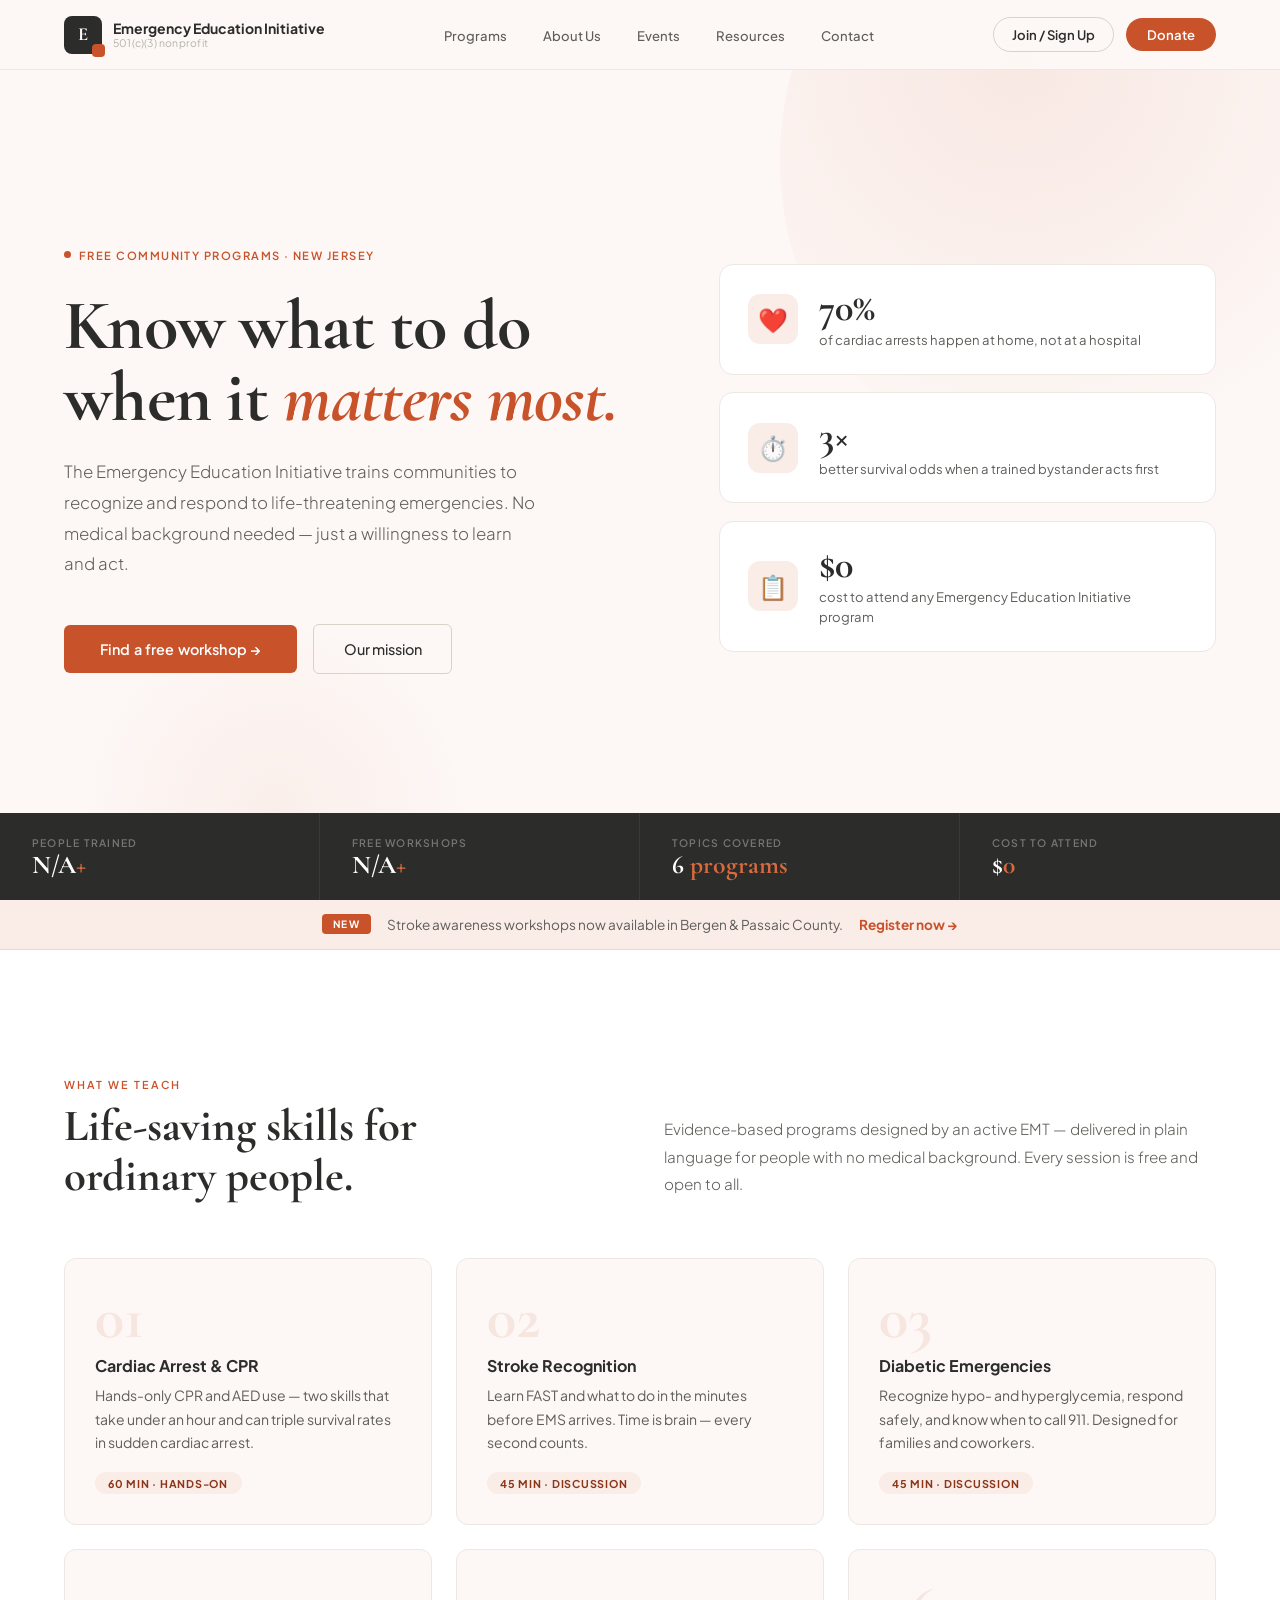
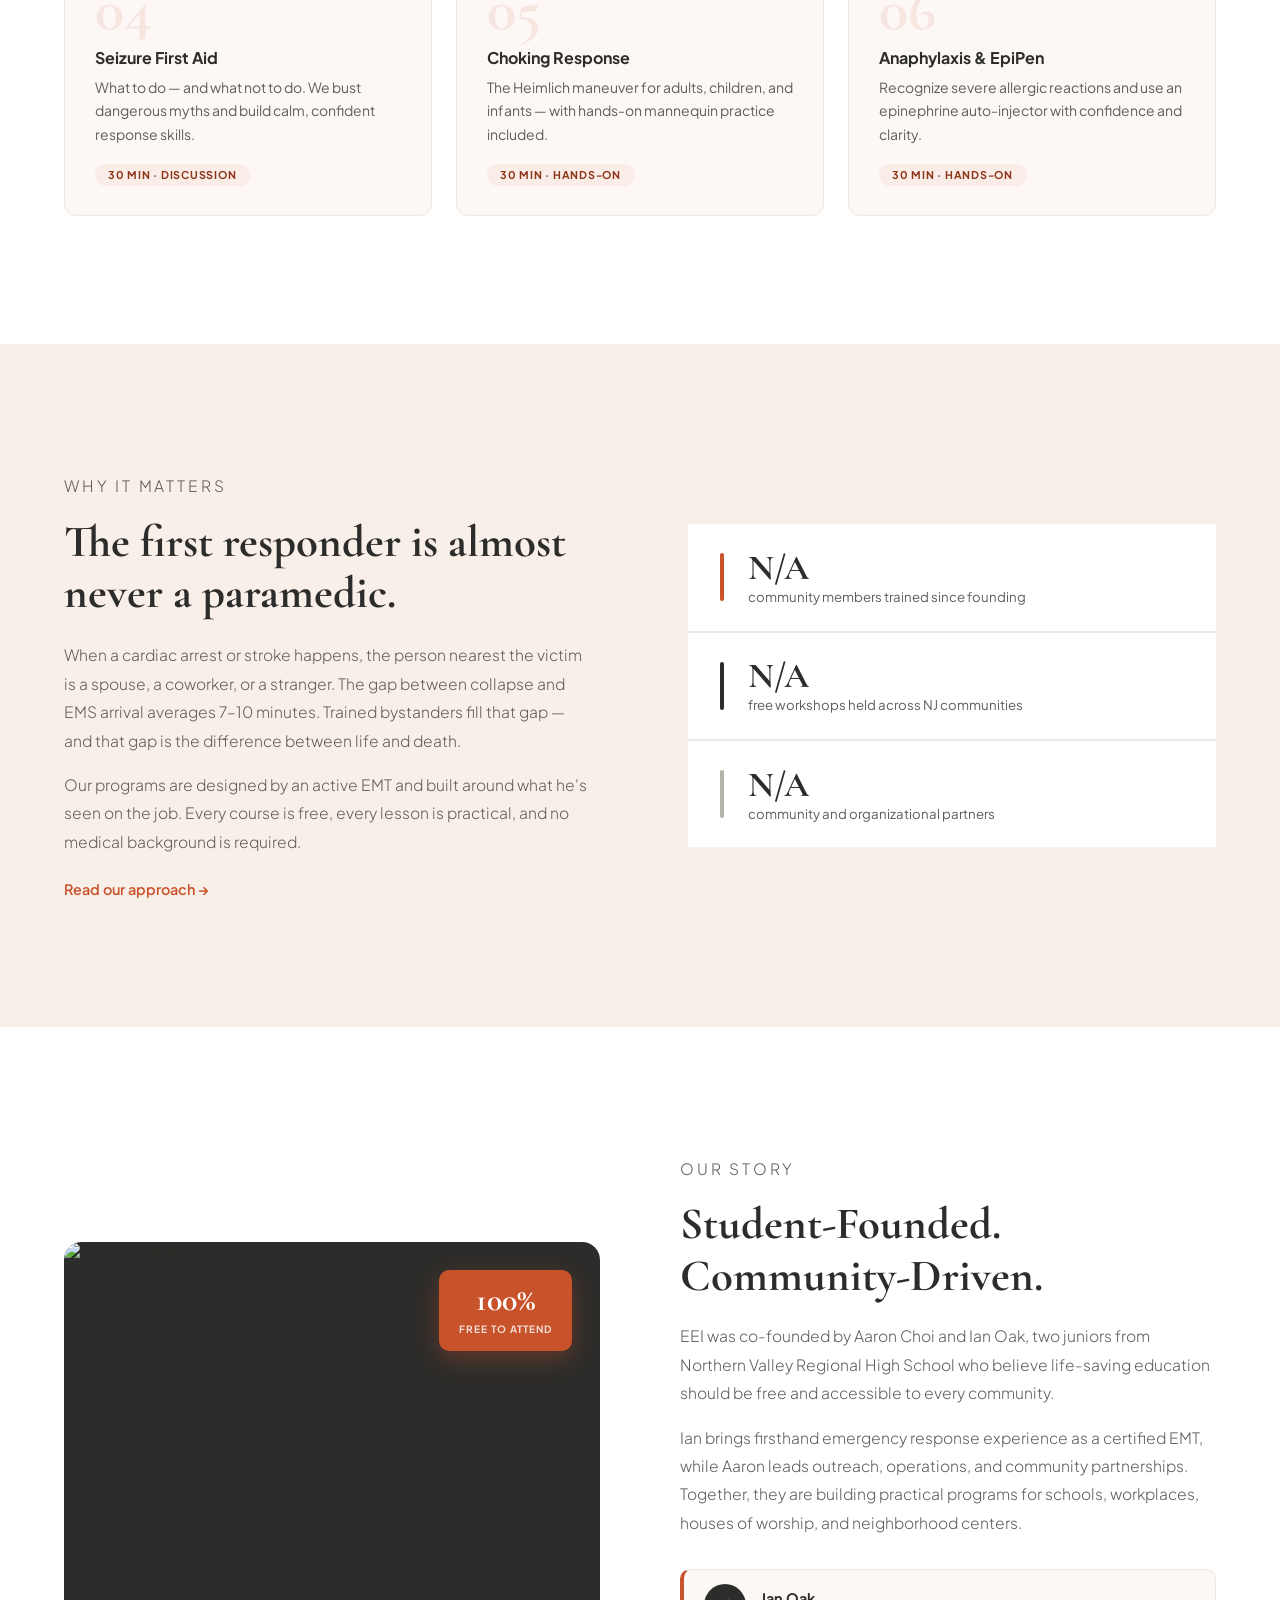
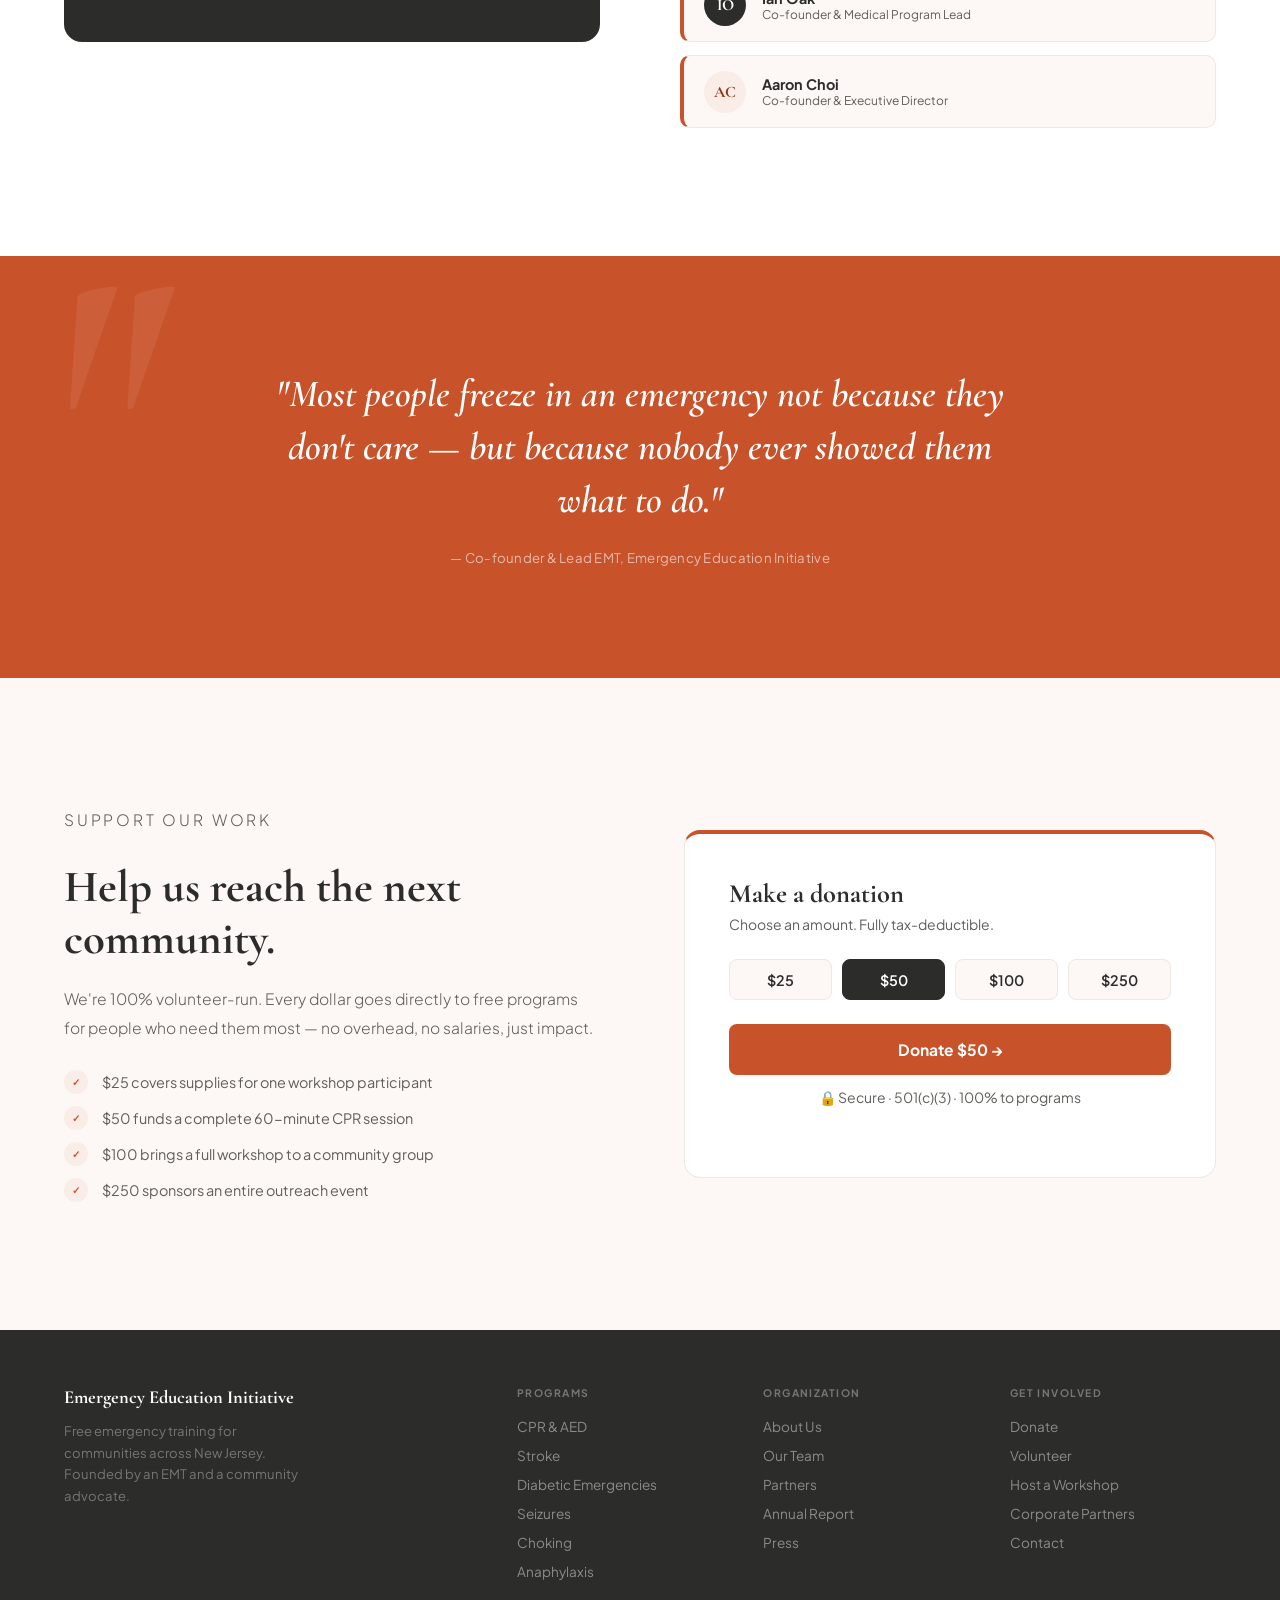
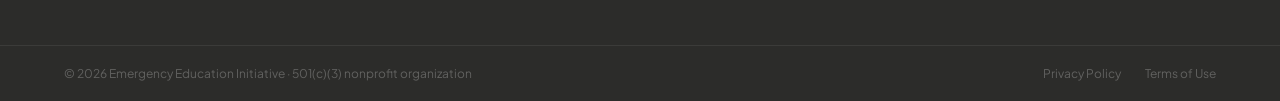
==== index.html @ a3968dcb "Update homepage content and links" ====
<!DOCTYPE html>
<html lang="en">
<head>
<meta charset="UTF-8">
<meta name="viewport" content="width=device-width, initial-scale=1.0">
<title>Emergency Education Initiative</title>
<link rel="preconnect" href="https://fonts.googleapis.com">
<link href="https://fonts.googleapis.com/css2?family=Cormorant+Garamond:ital,wght@0,400;0,600;0,700;1,400;1,600;1,700&family=Plus+Jakarta+Sans:wght@300;400;500;600;700&display=swap" rel="stylesheet">
<style>
*,*::before,*::after{box-sizing:border-box;margin:0;padding:0}
:root{
  --slate:#2C2C2A;
  --slate-mid:#5F5E5A;
  --slate-light:#B4B2A9;
  --slate-tint:#F1EFE8;
  --coral:#C8522A;
  --coral-dark:#8C3519;
  --coral-mid:#D96A3E;
  --coral-light:#EDA07E;
  --coral-tint:#FAECE7;
  --blush:#FDF7F5;
  --blush-mid:#F9EFE9;
  --white:#ffffff;
  --border:#EDE8E2;
  --border-strong:#D9D2C8;
}
html{scroll-behavior:smooth}
body{font-family:'Plus Jakarta Sans',sans-serif;background:var(--blush);color:var(--slate);overflow-x:hidden}

nav{
  position:fixed;top:0;left:0;right:0;z-index:100;
  background:rgba(253,247,245,0.97);backdrop-filter:blur(12px);
  border-bottom:1px solid var(--border);
  height:70px;display:flex;align-items:center;justify-content:space-between;
  padding:0 4rem;
}
.nav-brand{display:flex;align-items:center;gap:11px;text-decoration:none}
.nav-monogram{
  width:38px;height:38px;background:var(--slate);border-radius:8px;
  display:flex;align-items:center;justify-content:center;
  position:relative;flex-shrink:0;
}
.nav-monogram::after{
  content:'';position:absolute;bottom:-3px;right:-3px;
  width:13px;height:13px;border-radius:4px;background:var(--coral);
}
.nav-monogram span{font-family:'Cormorant Garamond',serif;font-size:1.15rem;font-weight:700;color:var(--white);line-height:1;position:relative;z-index:1}
.nav-wordmark{font-size:.875rem;font-weight:700;color:var(--slate);line-height:1.2}
.nav-wordmark small{display:block;font-size:.65rem;font-weight:400;color:var(--slate-light);letter-spacing:.02em}
.nav-links{display:flex;gap:2.25rem;list-style:none}
.nav-links a{font-size:.82rem;font-weight:500;color:var(--slate-mid);text-decoration:none;transition:color .2s}
.nav-links a:hover{color:var(--slate)}
.nav-actions{display:flex;gap:.75rem;align-items:center}
.btn-ghost-nav{font-size:.82rem;font-weight:600;color:var(--slate);background:none;border:1.5px solid var(--border-strong);padding:.5rem 1.15rem;cursor:pointer;border-radius:999px;transition:all .2s;text-decoration:none}
.btn-ghost-nav:hover{border-color:var(--slate-mid)}
.btn-coral-nav{font-size:.82rem;font-weight:600;color:var(--white);background:var(--coral);border:none;padding:.5rem 1.3rem;cursor:pointer;border-radius:999px;transition:background .2s;text-decoration:none}
.btn-coral-nav:hover{background:var(--coral-dark)}

.hero{padding-top:70px;min-height:100vh;background:var(--blush);position:relative;overflow:hidden;display:grid;grid-template-rows:1fr auto}
.hero-bg-circle{position:absolute;top:-180px;right:-180px;width:680px;height:680px;border-radius:50%;background:radial-gradient(circle at 35% 35%,rgba(200,82,42,0.09),transparent 65%);pointer-events:none}
.hero-bg-circle2{position:absolute;bottom:-120px;left:5%;width:420px;height:420px;border-radius:50%;background:radial-gradient(circle,rgba(200,82,42,0.05),transparent 65%);pointer-events:none}
.hero-body{display:grid;grid-template-columns:1.1fr 0.9fr;gap:3rem;padding:5.5rem 4rem 3.5rem;align-items:center;position:relative;z-index:1}
.hero-left{animation:fadeUp .85s ease both}
.hero-eyebrow{display:inline-flex;align-items:center;gap:8px;font-size:.7rem;font-weight:600;letter-spacing:.13em;text-transform:uppercase;color:var(--coral);margin-bottom:1.75rem}
.hero-eyebrow-dot{width:7px;height:7px;border-radius:50%;background:var(--coral);animation:blink 2.4s ease-in-out infinite}
.hero-h1{font-family:'Cormorant Garamond',serif;font-size:clamp(3.2rem,5.5vw,5.4rem);font-weight:700;line-height:1.02;color:var(--slate);margin-bottom:1.5rem;letter-spacing:-.01em}
.hero-h1 .italic{font-style:italic;color:var(--coral)}
.hero-desc{font-size:1.05rem;font-weight:300;line-height:1.82;color:var(--slate-mid);max-width:480px;margin-bottom:2.75rem}
.hero-ctas{display:flex;gap:1rem;align-items:center;flex-wrap:wrap}
.btn-primary{display:inline-block;background:var(--coral);color:var(--white);border:none;padding:.95rem 2.25rem;cursor:pointer;font-family:'Plus Jakarta Sans',sans-serif;font-size:.9rem;font-weight:600;border-radius:6px;transition:all .22s;letter-spacing:.01em;text-decoration:none}
.btn-primary:hover{background:var(--coral-dark);transform:translateY(-2px);box-shadow:0 8px 24px rgba(200,82,42,.25)}
.btn-secondary{display:inline-block;background:transparent;color:var(--slate);border:1.5px solid var(--border-strong);padding:.95rem 1.85rem;cursor:pointer;font-family:'Plus Jakarta Sans',sans-serif;font-size:.9rem;font-weight:500;border-radius:6px;transition:all .22s;text-decoration:none}
.btn-secondary:hover{border-color:var(--slate-mid)}
.hero-right{display:flex;flex-direction:column;gap:1.1rem;animation:fadeUp .85s .18s ease both}
.stat-card{background:var(--white);border:1px solid var(--border);border-radius:14px;padding:1.5rem 1.75rem;display:flex;align-items:center;gap:1.3rem;transition:box-shadow .22s,border-color .22s}
.stat-card:hover{box-shadow:0 8px 28px rgba(0,0,0,.07);border-color:var(--coral-light)}
.stat-icon-box{width:50px;height:50px;border-radius:12px;background:var(--coral-tint);display:flex;align-items:center;justify-content:center;font-size:1.5rem;flex-shrink:0}
.stat-number{font-family:'Cormorant Garamond',serif;font-size:2.4rem;font-weight:700;color:var(--slate);line-height:1}
.stat-desc{font-size:.82rem;color:var(--slate-mid);line-height:1.5;margin-top:3px}
.hero-strip{display:grid;grid-template-columns:repeat(4,1fr);background:var(--slate);position:relative;z-index:1}
.hs-cell{padding:1.4rem 2rem;border-right:1px solid rgba(255,255,255,.07);display:flex;flex-direction:column;gap:.2rem}
.hs-cell:last-child{border:none}
.hs-label{font-size:.65rem;font-weight:600;letter-spacing:.12em;text-transform:uppercase;color:rgba(255,255,255,.35)}
.hs-val{font-family:'Cormorant Garamond',serif;font-size:1.6rem;font-weight:700;color:var(--white);line-height:1}
.hs-val span{color:var(--coral-mid)}

.announce{background:var(--coral-tint);border-bottom:1px solid rgba(200,82,42,.15);padding:.9rem 4rem;display:flex;align-items:center;justify-content:center;gap:1rem}
.ann-badge{background:var(--coral);color:var(--white);font-size:.63rem;font-weight:700;letter-spacing:.1em;text-transform:uppercase;padding:.25rem .7rem;border-radius:4px;flex-shrink:0}
.ann-text{font-size:.85rem;color:var(--slate-mid)}
.ann-link{font-size:.85rem;font-weight:700;color:var(--coral);text-decoration:none;white-space:nowrap}
.ann-link:hover{color:var(--coral-dark)}

.programs{padding:8rem 4rem;background:var(--white)}
.section-eyebrow{font-size:.68rem;font-weight:600;letter-spacing:.18em;text-transform:uppercase;color:var(--coral);margin-bottom:.65rem}
.section-h2{font-family:'Cormorant Garamond',serif;font-size:clamp(2rem,3.5vw,3.2rem);font-weight:700;color:var(--slate);line-height:1.12}
.programs-header{display:grid;grid-template-columns:1fr 1fr;gap:3rem;align-items:end;margin-bottom:3.5rem}
.programs-header-right{font-size:.95rem;font-weight:300;line-height:1.8;color:var(--slate-mid);padding-bottom:.25rem}
.prog-grid{display:grid;grid-template-columns:repeat(3,1fr);gap:1.5rem}
.prog-card{border:1.5px solid var(--border);border-radius:12px;padding:1.85rem;position:relative;overflow:hidden;transition:all .25s;cursor:default;background:var(--blush)}
.prog-card::after{content:'';position:absolute;bottom:0;left:0;right:0;height:3px;background:linear-gradient(90deg,var(--coral),var(--coral-light));transform:scaleX(0);transform-origin:left;transition:transform .3s ease}
.prog-card:hover{transform:translateY(-4px);box-shadow:0 12px 32px rgba(0,0,0,.07);border-color:var(--coral-light);background:var(--white)}
.prog-card:hover::after{transform:scaleX(1)}
.prog-card-num{font-family:'Cormorant Garamond',serif;font-size:3.8rem;font-weight:700;color:rgba(200,82,42,.1);line-height:1;margin-bottom:.4rem}
.prog-card h3{font-size:1rem;font-weight:700;color:var(--slate);margin-bottom:.5rem}
.prog-card p{font-size:.875rem;color:var(--slate-mid);line-height:1.68}
.prog-pill{display:inline-flex;align-items:center;margin-top:1.1rem;font-size:.67rem;font-weight:700;letter-spacing:.07em;text-transform:uppercase;background:var(--coral-tint);color:var(--coral-dark);padding:.28rem .85rem;border-radius:999px}

.why{padding:8rem 4rem;background:var(--blush-mid);display:grid;grid-template-columns:1fr 1fr;gap:6rem;align-items:center}
.why-left h2{font-family:'Cormorant Garamond',serif;font-size:clamp(2rem,3.5vw,3rem);font-weight:700;color:var(--slate);line-height:1.15;margin-bottom:1.35rem}
.why-left p{font-size:.975rem;font-weight:300;line-height:1.82;color:var(--slate-mid);margin-bottom:1rem}
.learn-link{display:inline-flex;align-items:center;gap:.5rem;font-size:.9rem;font-weight:600;color:var(--coral);text-decoration:none;margin-top:.5rem;transition:gap .2s}
.learn-link:hover{gap:.85rem}
.why-right{display:flex;flex-direction:column;gap:2px;background:var(--border)}
.why-stat{background:var(--white);padding:1.6rem 2rem;display:flex;align-items:center;gap:1.5rem}
.why-bar{width:4px;height:48px;border-radius:2px;flex-shrink:0}
.why-bar-coral{background:var(--coral)}
.why-bar-slate{background:var(--slate)}
.why-bar-light{background:var(--slate-light)}
.why-stat-num{font-family:'Cormorant Garamond',serif;font-size:2.2rem;font-weight:700;color:var(--slate);line-height:1}
.why-stat-label{font-size:.83rem;color:var(--slate-mid);margin-top:3px}

.about{padding:8rem 4rem;background:var(--white);display:grid;grid-template-columns:1fr 1fr;gap:5rem;align-items:center}
.about-visual{position:relative}
.about-img{background:var(--slate);border-radius:18px;height:400px;display:flex;align-items:center;justify-content:center;position:relative;overflow:hidden}
.about-img img{width:100%;height:100%;object-fit:cover;display:block}
.about-img-texture{position:absolute;inset:0;background-image:radial-gradient(circle,rgba(255,255,255,.05) 1px,transparent 1px);background-size:22px 22px}
.about-img-letter{font-family:'Cormorant Garamond',serif;font-size:11rem;font-weight:700;font-style:italic;color:rgba(255,255,255,.06);user-select:none;position:relative;z-index:1}
.about-badge{position:absolute;top:1.75rem;right:1.75rem;background:var(--coral);border-radius:10px;padding:.9rem 1.25rem;text-align:center;box-shadow:0 8px 24px rgba(200,82,42,.35)}
.about-badge strong{display:block;font-family:'Cormorant Garamond',serif;font-size:2rem;font-weight:700;color:var(--white);line-height:1}
.about-badge span{font-size:.63rem;font-weight:700;color:rgba(255,255,255,.8);letter-spacing:.1em;text-transform:uppercase}
.about-img::before{content:'';position:absolute;inset:-12px;border-radius:22px;border:1.5px solid var(--coral-tint);z-index:-1}
.about-text h2{font-family:'Cormorant Garamond',serif;font-size:clamp(2rem,3.5vw,3rem);font-weight:700;color:var(--slate);line-height:1.15;margin-bottom:1.25rem}
.about-text p{font-size:.975rem;font-weight:300;line-height:1.82;color:var(--slate-mid);margin-bottom:1rem}
.founders{display:flex;flex-direction:column;gap:.85rem;margin-top:2rem}
.founder-card{display:flex;align-items:center;gap:1rem;background:var(--blush);border:1px solid var(--border);border-radius:10px;padding:.9rem 1.25rem;border-left:4px solid var(--coral);transition:box-shadow .2s}
.founder-card:hover{box-shadow:0 4px 16px rgba(0,0,0,.06)}
.founder-av{width:42px;height:42px;border-radius:50%;display:flex;align-items:center;justify-content:center;font-family:'Cormorant Garamond',serif;font-size:1rem;font-weight:700;flex-shrink:0}
.av1{background:var(--slate);color:var(--white)}
.av2{background:var(--coral-tint);color:var(--coral-dark)}
.founder-name{font-size:.9rem;font-weight:700;color:var(--slate)}
.founder-role{font-size:.75rem;color:var(--slate-mid)}

.pullquote{background:var(--coral);padding:7rem 4rem;text-align:center;position:relative;overflow:hidden}
.pq-deco{position:absolute;left:2.5rem;top:-2rem;font-family:'Cormorant Garamond',serif;font-size:22rem;font-weight:700;font-style:italic;color:rgba(255,255,255,.07);line-height:1;pointer-events:none;user-select:none}
.pq-quote{font-family:'Cormorant Garamond',serif;font-style:italic;font-size:clamp(1.6rem,3vw,2.6rem);font-weight:600;color:var(--white);max-width:740px;margin:0 auto 1.35rem;line-height:1.38;position:relative;z-index:1}
.pq-attr{font-size:.83rem;color:rgba(255,255,255,.6);position:relative;z-index:1;letter-spacing:.02em}

.donate{padding:8rem 4rem;background:var(--blush);display:grid;grid-template-columns:1fr 1fr;gap:5.5rem;align-items:center}
.donate-left h2{font-family:'Cormorant Garamond',serif;font-size:clamp(2rem,3.5vw,3rem);font-weight:700;color:var(--slate);line-height:1.15;margin-bottom:1.25rem}
.donate-left p{font-size:.975rem;font-weight:300;line-height:1.82;color:var(--slate-mid);margin-bottom:1.75rem}
.impact-items{display:flex;flex-direction:column;gap:.75rem}
.impact-item{display:flex;align-items:center;gap:.9rem;font-size:.9rem;color:var(--slate-mid)}
.impact-check{width:24px;height:24px;border-radius:50%;background:var(--coral-tint);display:flex;align-items:center;justify-content:center;flex-shrink:0}
.impact-check::before{content:'✓';font-size:.65rem;font-weight:800;color:var(--coral)}
.donate-right{background:var(--white);border:1.5px solid var(--border);border-radius:16px;padding:2.75rem;border-top:4px solid var(--coral)}
.donate-right h3{font-family:'Cormorant Garamond',serif;font-size:1.65rem;font-weight:700;color:var(--slate);margin-bottom:.3rem}
.donate-right>p{font-size:.875rem;color:var(--slate-mid);margin-bottom:1.65rem}
.tiers{display:grid;grid-template-columns:repeat(4,1fr);gap:.6rem;margin-bottom:1.5rem}
.tier{padding:.65rem .25rem;border:1.5px solid var(--border);background:var(--blush);cursor:pointer;text-align:center;font-family:'Plus Jakarta Sans',sans-serif;font-size:.9rem;font-weight:600;color:var(--slate);border-radius:8px;transition:all .2s}
.tier:hover,.tier.active{background:var(--slate);color:var(--white);border-color:var(--slate)}
.give-btn{display:block;width:100%;padding:1rem;background:var(--coral);color:var(--white);border:none;border-radius:8px;cursor:pointer;font-family:'Plus Jakarta Sans',sans-serif;font-size:.975rem;font-weight:700;transition:background .2s;text-align:center;text-decoration:none}
.give-btn:hover{background:var(--coral-dark)}
.secure{font-size:.72rem;color:var(--slate-light);text-align:center;margin-top:.85rem}

footer{background:var(--slate)}
.footer-main{padding:3.5rem 4rem;display:grid;grid-template-columns:2fr 1fr 1fr 1fr;gap:2.5rem}
.footer-brand p{font-family:'Cormorant Garamond',serif;font-size:1.15rem;font-weight:700;color:var(--white);margin-bottom:.75rem}
.footer-brand span{font-size:.82rem;color:rgba(255,255,255,.35);line-height:1.65;display:block;max-width:240px}
.footer-col h4{font-size:.65rem;font-weight:700;letter-spacing:.14em;text-transform:uppercase;color:rgba(255,255,255,.35);margin-bottom:1rem}
.footer-col ul{list-style:none}
.footer-col li{margin-bottom:.5rem}
.footer-col a{font-size:.85rem;color:rgba(255,255,255,.45);text-decoration:none;transition:color .2s}
.footer-col a:hover{color:rgba(255,255,255,.85)}
.footer-bottom{border-top:1px solid rgba(255,255,255,.07);padding:1.25rem 4rem;display:flex;justify-content:space-between;align-items:center}
.footer-bottom p,.footer-bottom a{font-size:.75rem;color:rgba(255,255,255,.25);text-decoration:none}
.footer-bottom a:hover{color:rgba(255,255,255,.5)}
.fb-links{display:flex;gap:1.5rem}

@keyframes fadeUp{from{opacity:0;transform:translateY(22px)}to{opacity:1;transform:translateY(0)}}
@keyframes blink{0%,100%{opacity:1}50%{opacity:.3}}
</style>
</head>
<body>

<nav>
  <a class="nav-brand" href="index.html">
    <div class="nav-monogram"><span>E</span></div>
    <div class="nav-wordmark">Emergency Education Initiative<small>501(c)(3) nonprofit</small></div>
  </a>
  <ul class="nav-links">
    <li><a href="programs.html">Programs</a></li>
    <li><a href="about.html">About Us</a></li>
    <li><a href="events.html">Events</a></li>
    <li><a href="resources.html">Resources</a></li>
    <li><a href="contact.html">Contact</a></li>
  </ul>
  <div class="nav-actions">
    <a href="contact.html" class="btn-ghost-nav">Join / Sign Up</a>
    <a href="donate.html" class="btn-coral-nav">Donate</a>
  </div>
</nav>

<section class="hero">
  <div class="hero-bg-circle"></div>
  <div class="hero-bg-circle2"></div>
  <div class="hero-body">
    <div class="hero-left">
      <div class="hero-eyebrow">
        <span class="hero-eyebrow-dot"></span>
        Free community programs · New Jersey
      </div>
      <h1 class="hero-h1">Know what to do<br>when it <span class="italic">matters most.</span></h1>
      <p class="hero-desc">The Emergency Education Initiative trains communities to recognize and respond to life-threatening emergencies. No medical background needed — just a willingness to learn and act.</p>
      <div class="hero-ctas">
        <a href="events.html" class="btn-primary">Find a free workshop →</a>
        <a href="about.html" class="btn-secondary">Our mission</a>
      </div>
    </div>
    <div class="hero-right">
      <div class="stat-card">
        <div class="stat-icon-box">❤️</div>
        <div><div class="stat-number">70%</div><div class="stat-desc">of cardiac arrests happen at home, not at a hospital</div></div>
      </div>
      <div class="stat-card">
        <div class="stat-icon-box">⏱️</div>
        <div><div class="stat-number">3×</div><div class="stat-desc">better survival odds when a trained bystander acts first</div></div>
      </div>
      <div class="stat-card">
        <div class="stat-icon-box">📋</div>
        <div><div class="stat-number">$0</div><div class="stat-desc">cost to attend any Emergency Education Initiative program</div></div>
      </div>
    </div>
  </div>
  <div class="hero-strip">
    <div class="hs-cell"><div class="hs-label">People trained</div><div class="hs-val">N/A<span>+</span></div></div>
    <div class="hs-cell"><div class="hs-label">Free workshops</div><div class="hs-val">N/A<span>+</span></div></div>
    <div class="hs-cell"><div class="hs-label">Topics covered</div><div class="hs-val">6<span> programs</span></div></div>
    <div class="hs-cell"><div class="hs-label">Cost to attend</div><div class="hs-val">$<span>0</span></div></div>
  </div>
</section>

<div class="announce">
  <span class="ann-badge">New</span>
  <span class="ann-text">Stroke awareness workshops now available in Bergen &amp; Passaic County.</span>
  <a href="contact.html" class="ann-link">Register now →</a>
</div>

<section class="programs">
  <div class="programs-header">
    <div>
      <p class="section-eyebrow">What we teach</p>
      <h2 class="section-h2">Life-saving skills for<br>ordinary people.</h2>
    </div>
    <p class="programs-header-right">Evidence-based programs designed by an active EMT — delivered in plain language for people with no medical background. Every session is free and open to all.</p>
  </div>
  <div class="prog-grid">
    <div class="prog-card"><div class="prog-card-num">01</div><h3>Cardiac Arrest &amp; CPR</h3><p>Hands-only CPR and AED use — two skills that take under an hour and can triple survival rates in sudden cardiac arrest.</p><span class="prog-pill">60 min · Hands-on</span></div>
    <div class="prog-card"><div class="prog-card-num">02</div><h3>Stroke Recognition</h3><p>Learn FAST and what to do in the minutes before EMS arrives. Time is brain — every second counts.</p><span class="prog-pill">45 min · Discussion</span></div>
    <div class="prog-card"><div class="prog-card-num">03</div><h3>Diabetic Emergencies</h3><p>Recognize hypo- and hyperglycemia, respond safely, and know when to call 911. Designed for families and coworkers.</p><span class="prog-pill">45 min · Discussion</span></div>
    <div class="prog-card"><div class="prog-card-num">04</div><h3>Seizure First Aid</h3><p>What to do — and what not to do. We bust dangerous myths and build calm, confident response skills.</p><span class="prog-pill">30 min · Discussion</span></div>
    <div class="prog-card"><div class="prog-card-num">05</div><h3>Choking Response</h3><p>The Heimlich maneuver for adults, children, and infants — with hands-on mannequin practice included.</p><span class="prog-pill">30 min · Hands-on</span></div>
    <div class="prog-card"><div class="prog-card-num">06</div><h3>Anaphylaxis &amp; EpiPen</h3><p>Recognize severe allergic reactions and use an epinephrine auto-injector with confidence and clarity.</p><span class="prog-pill">30 min · Hands-on</span></div>
  </div>
</section>

<section class="why">
  <div class="why-left">
    <p class="section-eyebrow">Why it matters</p>
    <h2>The first responder is almost never a paramedic.</h2>
    <p>When a cardiac arrest or stroke happens, the person nearest the victim is a spouse, a coworker, or a stranger. The gap between collapse and EMS arrival averages 7–10 minutes. Trained bystanders fill that gap — and that gap is the difference between life and death.</p>
    <p>Our programs are designed by an active EMT and built around what he's seen on the job. Every course is free, every lesson is practical, and no medical background is required.</p>
    <a href="about.html" class="learn-link">Read our approach →</a>
  </div>
  <div class="why-right">
    <div class="why-stat"><div class="why-bar why-bar-coral"></div><div><div class="why-stat-num">N/A</div><div class="why-stat-label">community members trained since founding</div></div></div>
    <div class="why-stat"><div class="why-bar why-bar-slate"></div><div><div class="why-stat-num">N/A</div><div class="why-stat-label">free workshops held across NJ communities</div></div></div>
    <div class="why-stat"><div class="why-bar why-bar-light"></div><div><div class="why-stat-num">N/A</div><div class="why-stat-label">community and organizational partners</div></div></div>
  </div>
</section>

<section class="about">
  <div class="about-visual">
    <div class="about-img">
      <img src="images/event1.jpg" alt="EEI team at Old Tappan EMS event">
      <div class="about-badge"><strong>100%</strong><span>Free to attend</span></div>
    </div>
  </div>
  <div class="about-text">
    <p class="section-eyebrow">Our story</p>
    <h2>Student-Founded. Community-Driven.</h2>
    <p>EEI was co-founded by Aaron Choi and Ian Oak, two juniors from Northern Valley Regional High School who believe life-saving education should be free and accessible to every community.</p>
    <p>Ian brings firsthand emergency response experience as a certified EMT, while Aaron leads outreach, operations, and community partnerships. Together, they are building practical programs for schools, workplaces, houses of worship, and neighborhood centers.</p>
    <div class="founders">
      <div class="founder-card"><div class="founder-av av1">IO</div><div><div class="founder-name">Ian Oak</div><div class="founder-role">Co-founder &amp; Medical Program Lead</div></div></div>
      <div class="founder-card"><div class="founder-av av2">AC</div><div><div class="founder-name">Aaron Choi</div><div class="founder-role">Co-founder &amp; Executive Director</div></div></div>
    </div>
  </div>
</section>

<section class="pullquote">
  <div class="pq-deco">"</div>
  <p class="pq-quote">"Most people freeze in an emergency not because they don't care — but because nobody ever showed them what to do."</p>
  <p class="pq-attr">— Co-founder &amp; Lead EMT, Emergency Education Initiative</p>
</section>

<section class="donate">
  <div class="donate-left">
    <p class="section-eyebrow">Support our work</p>
    <h2>Help us reach the next community.</h2>
    <p>We're 100% volunteer-run. Every dollar goes directly to free programs for people who need them most — no overhead, no salaries, just impact.</p>
    <div class="impact-items">
      <div class="impact-item"><div class="impact-check"></div>$25 covers supplies for one workshop participant</div>
      <div class="impact-item"><div class="impact-check"></div>$50 funds a complete 60-minute CPR session</div>
      <div class="impact-item"><div class="impact-check"></div>$100 brings a full workshop to a community group</div>
      <div class="impact-item"><div class="impact-check"></div>$250 sponsors an entire outreach event</div>
    </div>
  </div>
  <div class="donate-right">
    <h3>Make a donation</h3>
    <p>Choose an amount. Fully tax-deductible.</p>
    <div class="tiers">
      <button class="tier">$25</button>
      <button class="tier active">$50</button>
      <button class="tier">$100</button>
      <button class="tier">$250</button>
    </div>
    <a href="donate.html" class="give-btn">Donate $50 →</a>
    <p class="secure">🔒 Secure · 501(c)(3) · 100% to programs</p>
  </div>
</section>

<footer>
  <div class="footer-main">
    <div class="footer-brand">
      <p>Emergency Education Initiative</p>
      <span>Free emergency training for communities across New Jersey. Founded by an EMT and a community advocate.</span>
    </div>
    <div class="footer-col">
      <h4>Programs</h4>
      <ul>
        <li><a href="programs.html">CPR &amp; AED</a></li>
        <li><a href="programs.html">Stroke</a></li>
        <li><a href="programs.html">Diabetic Emergencies</a></li>
        <li><a href="programs.html">Seizures</a></li>
        <li><a href="programs.html">Choking</a></li>
        <li><a href="programs.html">Anaphylaxis</a></li>
      </ul>
    </div>
    <div class="footer-col">
      <h4>Organization</h4>
      <ul>
        <li><a href="about.html">About Us</a></li>
        <li><a href="about.html">Our Team</a></li>
        <li><a href="#">Partners</a></li>
        <li><a href="#">Annual Report</a></li>
        <li><a href="#">Press</a></li>
      </ul>
    </div>
    <div class="footer-col">
      <h4>Get Involved</h4>
      <ul>
        <li><a href="donate.html">Donate</a></li>
        <li><a href="contact.html">Volunteer</a></li>
        <li><a href="contact.html">Host a Workshop</a></li>
        <li><a href="#">Corporate Partners</a></li>
        <li><a href="contact.html">Contact</a></li>
      </ul>
    </div>
  </div>
  <div class="footer-bottom">
    <p>© 2026 Emergency Education Initiative · 501(c)(3) nonprofit organization</p>
    <div class="fb-links"><a href="#">Privacy Policy</a><a href="#">Terms of Use</a></div>
  </div>
</footer>

<script>
const tiers=document.querySelectorAll('.tier');
const giveBtn=document.querySelector('.give-btn');
tiers.forEach(t=>{
  t.addEventListener('click',()=>{
    tiers.forEach(x=>x.classList.remove('active'));
    t.classList.add('active');
    giveBtn.textContent=`Donate ${t.textContent} →`;
  });
});
</script>
</body>
</html>
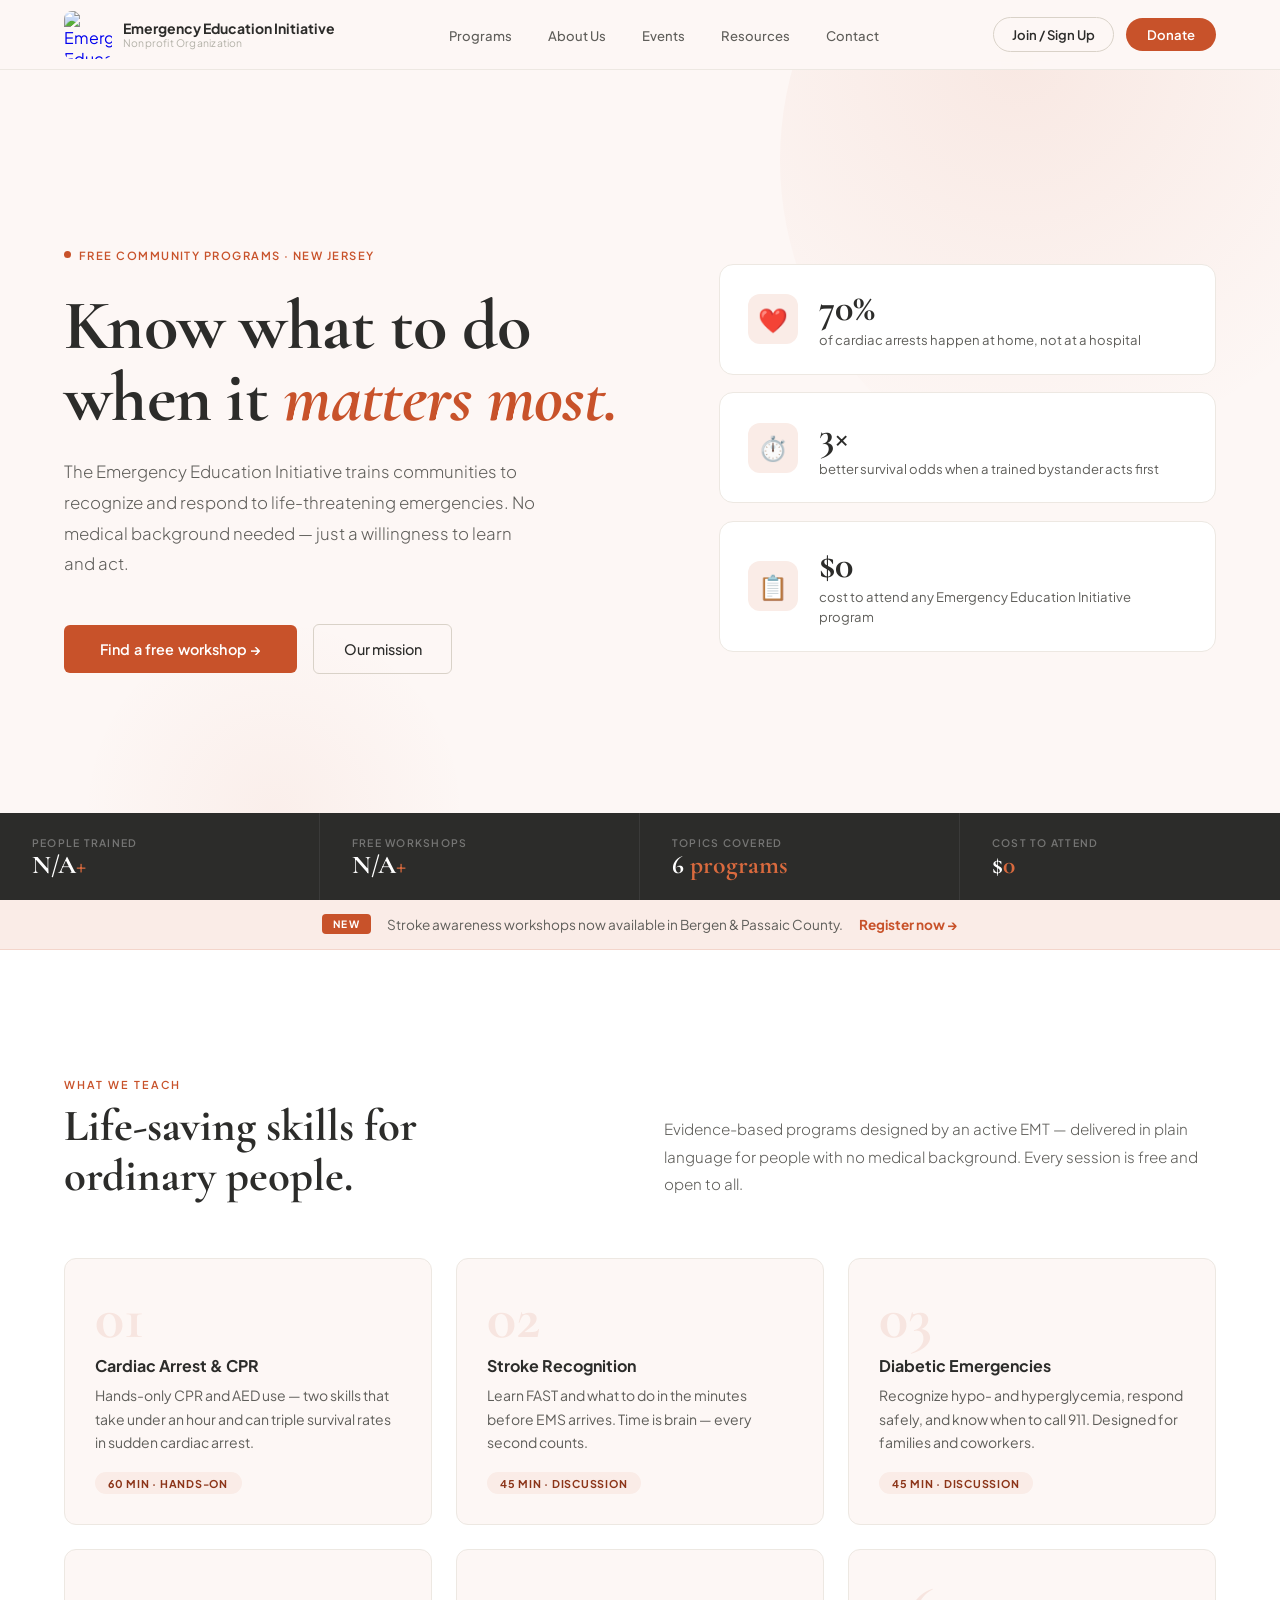
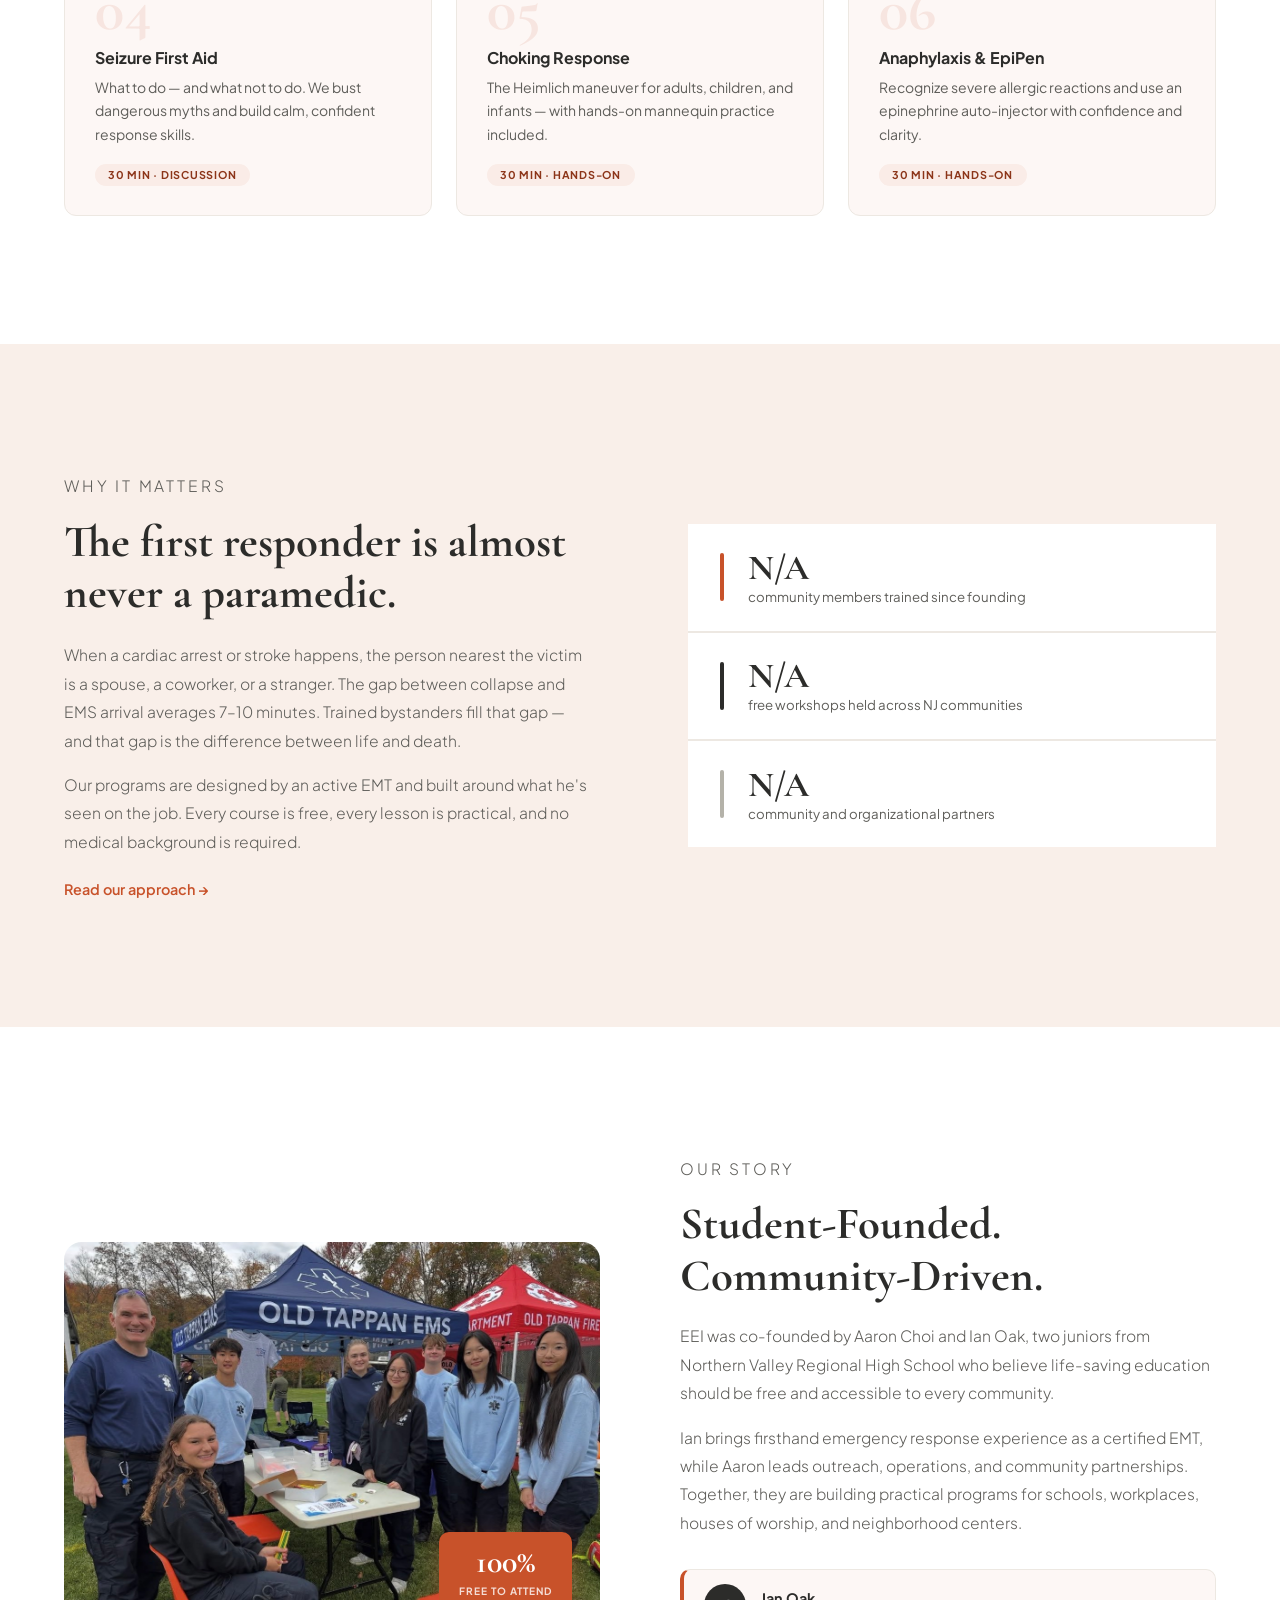
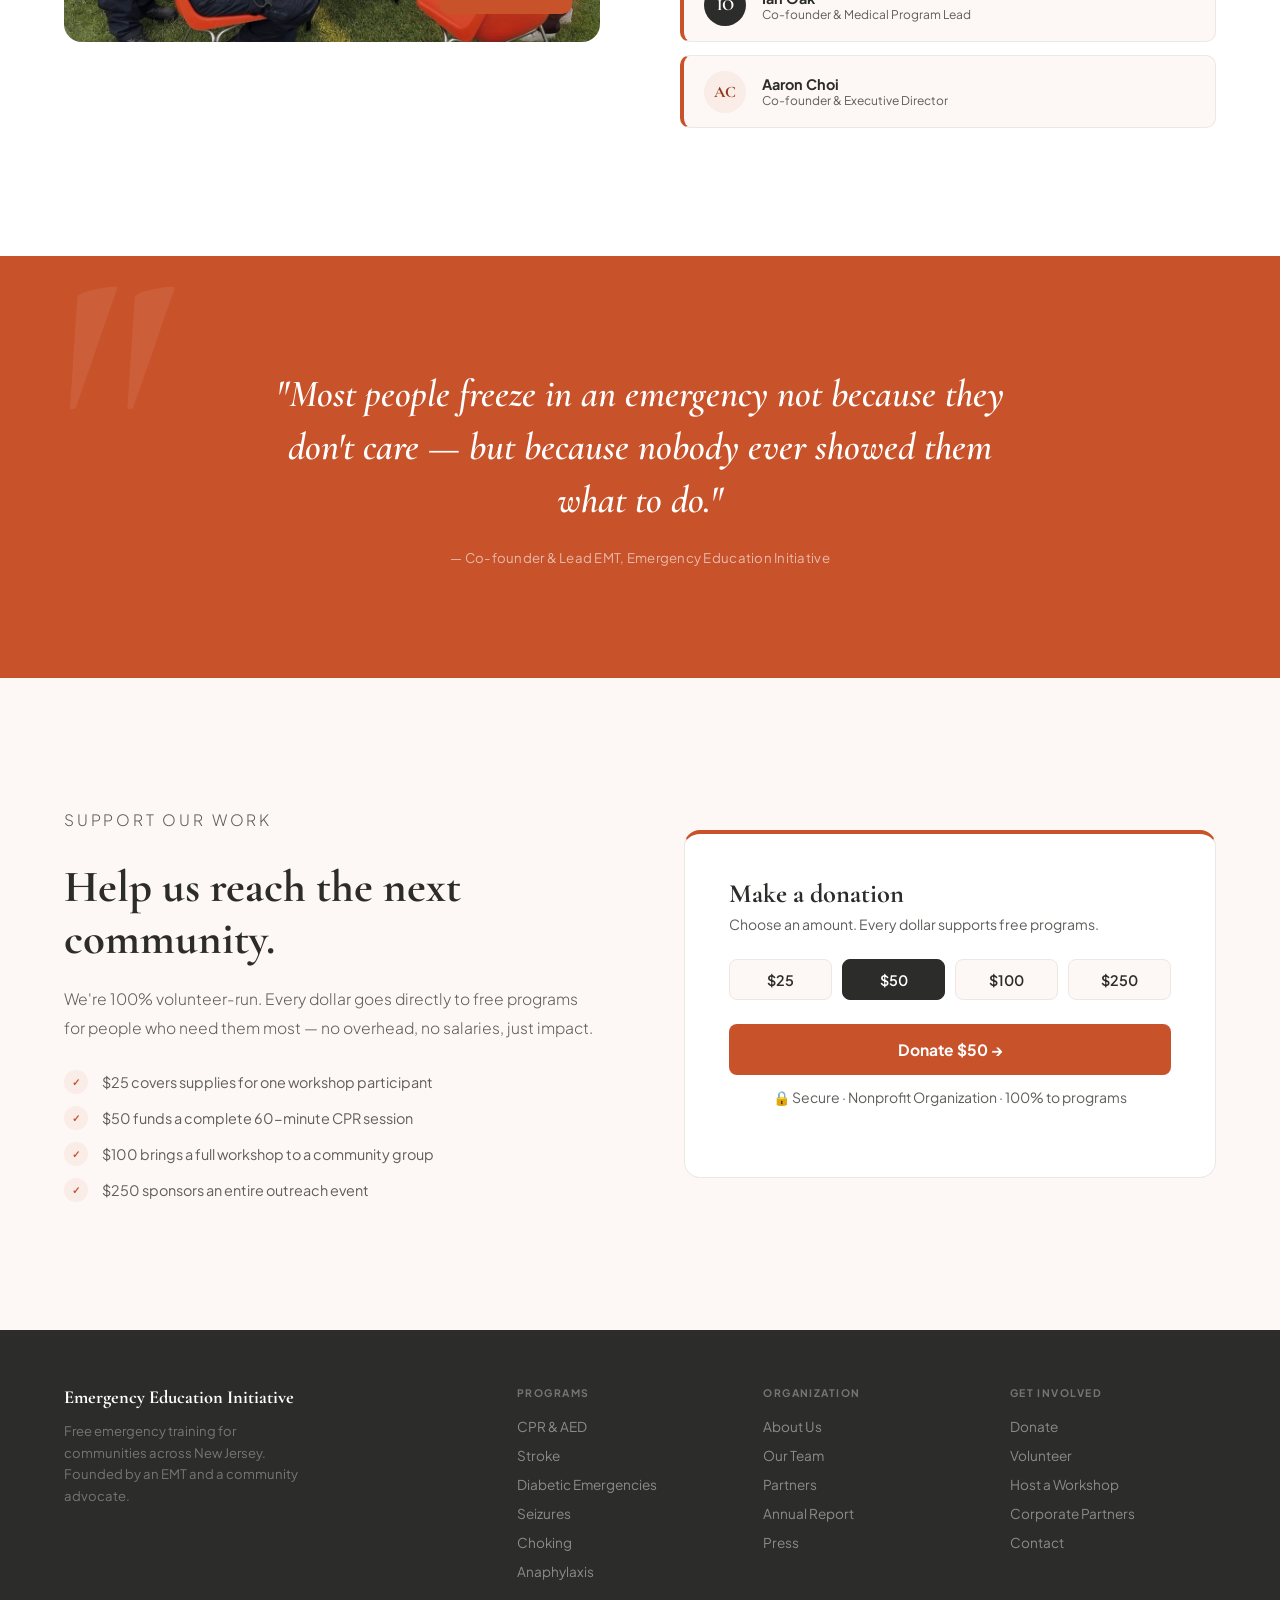
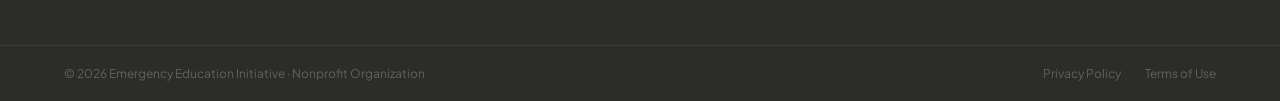
==== commit d2815245: "Make site responsive for mobile and tablet devices Adds a shared responsive.css with breakpoints tha" ====
--- a/index.html
+++ b/index.html
@@ -35,16 +35,7 @@
   padding:0 4rem;
 }
 .nav-brand{display:flex;align-items:center;gap:11px;text-decoration:none}
-.nav-monogram{
-  width:38px;height:38px;background:var(--slate);border-radius:8px;
-  display:flex;align-items:center;justify-content:center;
-  position:relative;flex-shrink:0;
-}
-.nav-monogram::after{
-  content:'';position:absolute;bottom:-3px;right:-3px;
-  width:13px;height:13px;border-radius:4px;background:var(--coral);
-}
-.nav-monogram span{font-family:'Cormorant Garamond',serif;font-size:1.15rem;font-weight:700;color:var(--white);line-height:1;position:relative;z-index:1}
+.nav-logo{width:48px;height:48px;object-fit:contain;display:block;flex-shrink:0;border-radius:8px}
 .nav-wordmark{font-size:.875rem;font-weight:700;color:var(--slate);line-height:1.2}
 .nav-wordmark small{display:block;font-size:.65rem;font-weight:400;color:var(--slate-light);letter-spacing:.02em}
 .nav-links{display:flex;gap:2.25rem;list-style:none}
@@ -125,7 +116,7 @@
 .about-img img{width:100%;height:100%;object-fit:cover;display:block}
 .about-img-texture{position:absolute;inset:0;background-image:radial-gradient(circle,rgba(255,255,255,.05) 1px,transparent 1px);background-size:22px 22px}
 .about-img-letter{font-family:'Cormorant Garamond',serif;font-size:11rem;font-weight:700;font-style:italic;color:rgba(255,255,255,.06);user-select:none;position:relative;z-index:1}
-.about-badge{position:absolute;top:1.75rem;right:1.75rem;background:var(--coral);border-radius:10px;padding:.9rem 1.25rem;text-align:center;box-shadow:0 8px 24px rgba(200,82,42,.35)}
+.about-badge{position:absolute;bottom:1.75rem;right:1.75rem;background:var(--coral);border-radius:10px;padding:.9rem 1.25rem;text-align:center;box-shadow:0 8px 24px rgba(200,82,42,.35)}
 .about-badge strong{display:block;font-family:'Cormorant Garamond',serif;font-size:2rem;font-weight:700;color:var(--white);line-height:1}
 .about-badge span{font-size:.63rem;font-weight:700;color:rgba(255,255,255,.8);letter-spacing:.1em;text-transform:uppercase}
 .about-img::before{content:'';position:absolute;inset:-12px;border-radius:22px;border:1.5px solid var(--coral-tint);z-index:-1}
@@ -179,14 +170,16 @@
 @keyframes fadeUp{from{opacity:0;transform:translateY(22px)}to{opacity:1;transform:translateY(0)}}
 @keyframes blink{0%,100%{opacity:1}50%{opacity:.3}}
 </style>
+<link rel="stylesheet" href="css/responsive.css">
 </head>
 <body>
 
 <nav>
   <a class="nav-brand" href="index.html">
-    <div class="nav-monogram"><span>E</span></div>
-    <div class="nav-wordmark">Emergency Education Initiative<small>501(c)(3) nonprofit</small></div>
+    <img class="nav-logo" src="images/logo.png" alt="Emergency Education Initiative logo">
+    <div class="nav-wordmark">Emergency Education Initiative<small>Nonprofit Organization</small></div>
   </a>
+  <button class="nav-toggle" aria-label="Toggle menu" aria-expanded="false"><span></span><span></span><span></span></button>
   <ul class="nav-links">
     <li><a href="programs.html">Programs</a></li>
     <li><a href="about.html">About Us</a></li>
@@ -317,7 +310,7 @@
   </div>
   <div class="donate-right">
     <h3>Make a donation</h3>
-    <p>Choose an amount. Fully tax-deductible.</p>
+    <p>Choose an amount. Every dollar supports free programs.</p>
     <div class="tiers">
       <button class="tier">$25</button>
       <button class="tier active">$50</button>
@@ -325,7 +318,7 @@
       <button class="tier">$250</button>
     </div>
     <a href="donate.html" class="give-btn">Donate $50 →</a>
-    <p class="secure">🔒 Secure · 501(c)(3) · 100% to programs</p>
+    <p class="secure">🔒 Secure · Nonprofit Organization · 100% to programs</p>
   </div>
 </section>
 
@@ -368,7 +361,7 @@
     </div>
   </div>
   <div class="footer-bottom">
-    <p>© 2026 Emergency Education Initiative · 501(c)(3) nonprofit organization</p>
+    <p>© 2026 Emergency Education Initiative · Nonprofit Organization</p>
     <div class="fb-links"><a href="#">Privacy Policy</a><a href="#">Terms of Use</a></div>
   </div>
 </footer>
@@ -383,6 +376,11 @@
     giveBtn.textContent=`Donate ${t.textContent} →`;
   });
 });
+
+document.querySelector('.nav-toggle').addEventListener('click',function(){
+  const open=document.querySelector('nav').classList.toggle('nav-open');
+  this.setAttribute('aria-expanded',open);
+});
 </script>
 </body>
 </html>
--- a/css/responsive.css
+++ b/css/responsive.css
@@ -0,0 +1,112 @@
+/* Shared mobile/tablet responsive rules for all EEI pages.
+   Loaded after each page's inline <style> block so these rules win the cascade. */
+
+img{max-width:100%}
+
+/* ---------- Hamburger nav toggle (built, hidden on desktop) ---------- */
+.nav-toggle{
+  display:none;background:none;border:none;cursor:pointer;
+  width:34px;height:34px;align-items:center;justify-content:center;
+  flex-direction:column;gap:5px;flex-shrink:0;padding:0;
+}
+.nav-toggle span{display:block;width:22px;height:2px;background:var(--slate);border-radius:2px;transition:transform .25s,opacity .25s}
+nav.nav-open .nav-toggle span:nth-child(1){transform:translateY(7px) rotate(45deg)}
+nav.nav-open .nav-toggle span:nth-child(2){opacity:0}
+nav.nav-open .nav-toggle span:nth-child(3){transform:translateY(-7px) rotate(-45deg)}
+
+/* ===================== TABLET & BELOW (<=860px) ===================== */
+@media (max-width:860px){
+
+  /* -- nav becomes a collapsible mobile menu -- */
+  nav{
+    flex-wrap:wrap;height:auto;min-height:70px;
+    padding:.9rem 1.5rem;row-gap:.5rem;
+    max-height:100vh;overflow-y:auto;
+  }
+  .nav-toggle{display:flex}
+  .nav-links,.nav-actions{display:none}
+  nav.nav-open .nav-links,nav.nav-open .nav-actions{display:flex}
+  .nav-links{
+    flex-direction:column;width:100%;gap:0;order:3;
+    border-top:1px solid var(--border);padding-top:.75rem;
+  }
+  .nav-links li{width:100%}
+  .nav-links a{display:block;padding:.7rem 0}
+  .nav-actions{flex-direction:column;align-items:stretch;width:100%;gap:.6rem;order:4;padding-bottom:.5rem}
+  .btn-ghost-nav,.btn-coral-nav{width:100%;text-align:center}
+
+  /* -- reduce generous side padding everywhere -- */
+  .page-hero,.programs,.why,.about,.donate,.mission,.corporate,.donate-main,.contact-body,
+  .founders,.timeline,.partners,.cta,.cta-band,.host-section,.who-section,.programs-section,
+  .events-section,.calendar-section,.past-section,.filter-bar,.section,.footer-main,.footer-bottom,
+  .announce,.pullquote{
+    padding-left:2rem;padding-right:2rem;
+  }
+  .section-divider{margin-left:2rem;margin-right:2rem}
+
+  /* -- two-column content sections stack -- */
+  .hero-body,.programs-header,.why,.about,.donate,.mission,.corporate,.donate-main,
+  .contact-body,.form-row,.host-section,.founders-grid{
+    grid-template-columns:1fr;gap:2.5rem;
+  }
+
+  /* -- 3/4 column bands step down to 2 columns -- */
+  .prog-grid,.stats-band,.partners-grid,.past-grid,.downloads-grid,.videos-grid,
+  .who-grid,.programs-grid,.quick-facts,.hero-strip{
+    grid-template-columns:repeat(2,1fr);
+  }
+
+  /* -- footer drops from 4 columns to 2 -- */
+  .footer-main{grid-template-columns:repeat(2,1fr);gap:2rem}
+
+  /* -- sticky side panels don't make sense once stacked -- */
+  .donate-right,.contact-form-wrap{position:static;top:auto}
+
+  /* -- event card: let the row wrap instead of forcing 3 fixed columns -- */
+  .event-card{grid-template-columns:auto 1fr;row-gap:.85rem}
+  .event-action{grid-column:1/-1}
+  .event-action .btn-register,.event-action .btn-register-ghost{width:100%;text-align:center}
+}
+
+/* ===================== PHONE (<=600px) ===================== */
+@media (max-width:600px){
+
+  /* -- tighten side padding further -- */
+  .page-hero,.programs,.why,.about,.donate,.mission,.corporate,.donate-main,.contact-body,
+  .founders,.timeline,.partners,.cta,.cta-band,.host-section,.who-section,.programs-section,
+  .events-section,.calendar-section,.past-section,.filter-bar,.section,.footer-main,.footer-bottom,
+  .announce,.pullquote{
+    padding-left:1.25rem;padding-right:1.25rem;
+  }
+  .section-divider{margin-left:1.25rem;margin-right:1.25rem}
+
+  /* -- compact the big vertical section paddings -- */
+  .page-hero{padding-top:100px;padding-bottom:50px}
+  .programs,.why,.about,.donate{padding-top:3.5rem;padding-bottom:3.5rem}
+  .founders,.timeline,.cta-band{padding-top:3.5rem;padding-bottom:3.5rem}
+  .partners,.corporate,.mission{padding-top:3.5rem;padding-bottom:3.5rem}
+  .cta,.pullquote{padding-top:3.5rem;padding-bottom:3.5rem}
+  .who-section,.programs-section,.host-section{padding-top:3.5rem;padding-bottom:3.5rem}
+  .past-section{padding-top:3.5rem;padding-bottom:3.5rem}
+  .contact-body,.donate-main{padding-top:2.5rem;padding-bottom:3.5rem}
+
+  /* -- hero on the homepage shouldn't force a full viewport height -- */
+  .hero{min-height:auto}
+  .hero-body{padding-top:3rem;padding-bottom:2rem}
+
+  /* -- remaining multi-column bands collapse to a single column -- */
+  .prog-grid,.stats-band,.partners-grid,.past-grid,.downloads-grid,.videos-grid,
+  .who-grid,.programs-grid,.quick-facts,.hero-strip,.ext-grid,.footer-main{
+    grid-template-columns:1fr;
+  }
+  .tiers,.amounts{grid-template-columns:repeat(2,1fr)}
+
+  /* -- divider lines on stat/fact bands switch from vertical to horizontal -- */
+  .stat-cell,.qf-cell,.hs-cell{border-right:none;border-bottom:1px solid rgba(255,255,255,.07)}
+
+  /* -- shrink oversized decorative visuals so they don't dominate a phone screen -- */
+  .about-img,.mission-img,.calendar-embed-placeholder{height:240px}
+
+  /* -- event card action button stacks under the rest of the row -- */
+  .event-card{grid-template-columns:1fr}
+}
